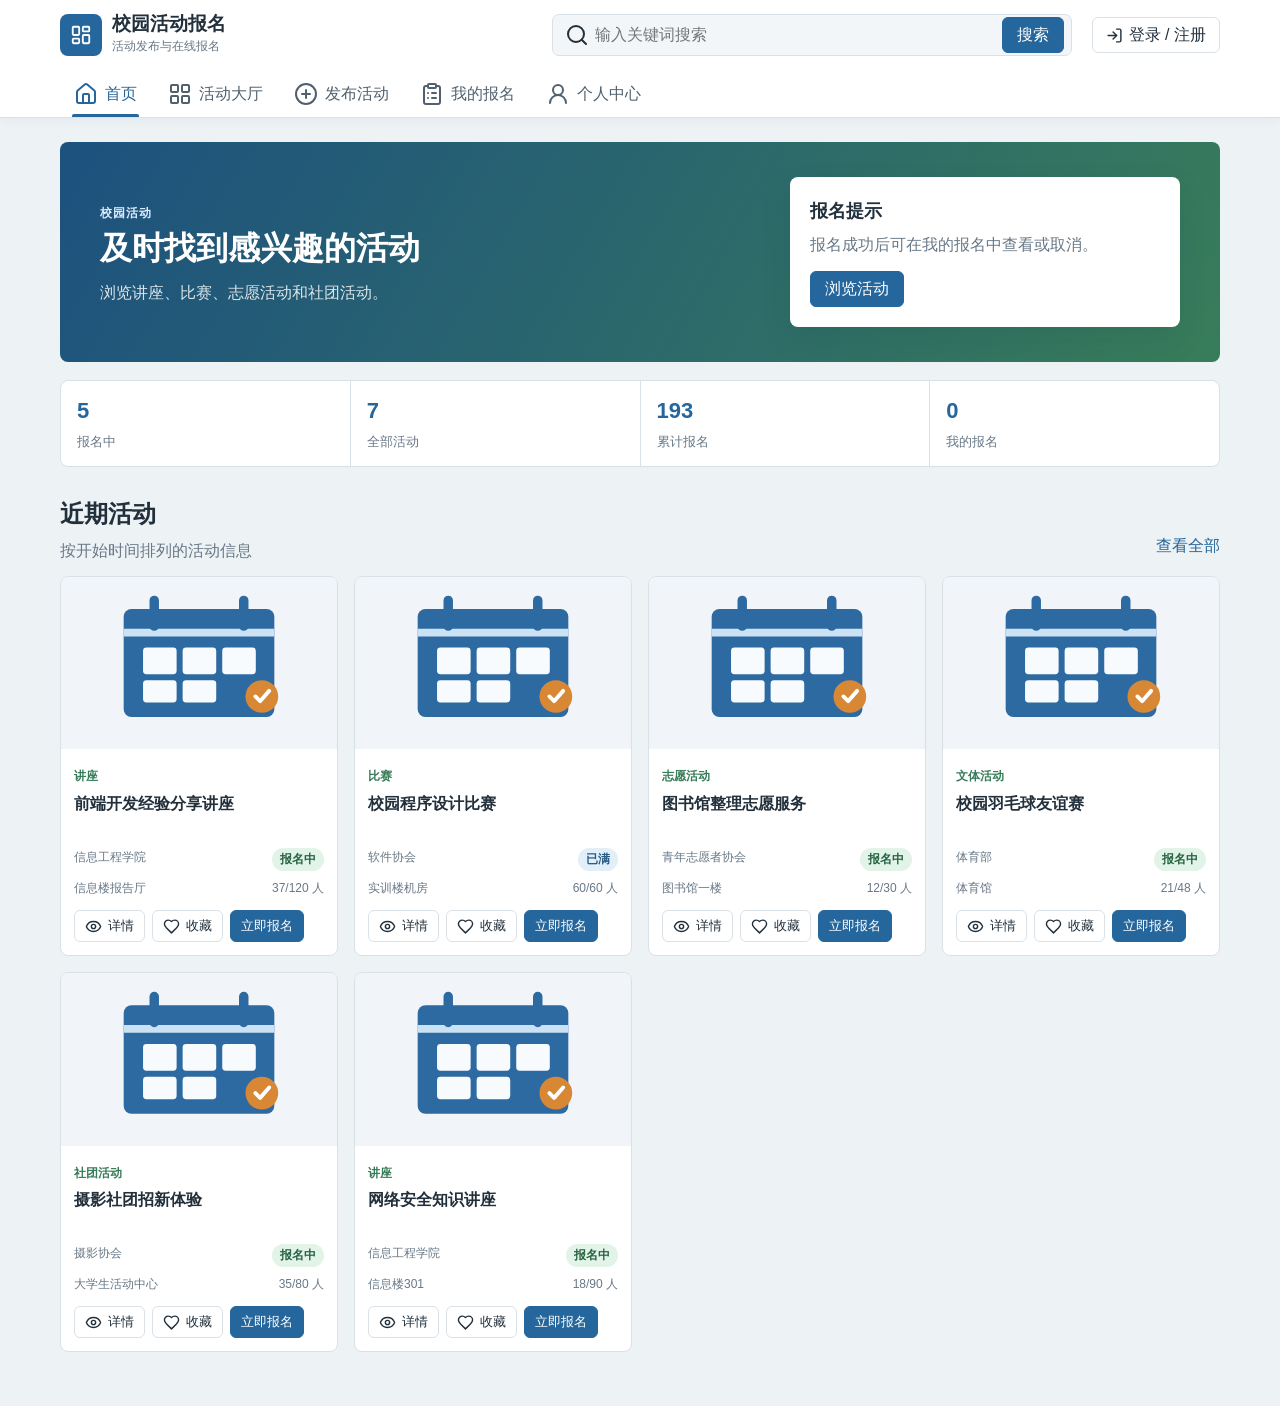
==== activity/index.html @ 001015bd "Deploy three campus project websites" ====
<!doctype html>
<html lang="zh-CN">
  <head>
    <meta charset="UTF-8" />
    <meta name="viewport" content="width=device-width, initial-scale=1.0" />
    <title>校园活动报名网站</title>
    <link rel="icon" href="assets/site.svg" type="image/svg+xml" />
    <link rel="stylesheet" href="../shared/styles.css" />
  </head>
  <body data-site="activity">
    <header class="site-header">
      <div class="topbar">
        <button class="brand" type="button" data-route="home">
          <span class="brand-mark"><i data-lucide="layout-dashboard"></i></span>
          <span>
            <strong id="appName">校园网站</strong>
            <small id="appSubtitle"></small>
          </span>
        </button>
        <form class="global-search" id="globalSearchForm">
          <i data-lucide="search"></i>
          <input id="globalSearchInput" type="search" placeholder="输入关键词搜索" />
          <button type="submit">搜索</button>
        </form>
        <div class="header-actions" id="headerActions"></div>
      </div>
      <nav class="nav-row">
        <button type="button" data-route="home">
          <i data-lucide="house"></i><span data-label="home">首页</span>
        </button>
        <button type="button" data-route="list">
          <i data-lucide="layout-grid"></i><span data-label="list">全部信息</span>
        </button>
        <button type="button" data-route="publish">
          <i data-lucide="circle-plus"></i><span data-label="publish">发布</span>
        </button>
        <button type="button" data-route="workspace">
          <i data-lucide="clipboard-list"></i><span data-label="workspace">我的记录</span>
        </button>
        <button type="button" data-route="admin" data-roles="admin">
          <i data-lucide="settings"></i>后台管理
        </button>
        <button type="button" data-route="profile">
          <i data-lucide="user-round"></i>个人中心
        </button>
      </nav>
    </header>

    <main class="page">
      <section class="view" id="view-home">
        <div class="page-banner">
          <div>
            <span class="eyebrow" id="homeEyebrow"></span>
            <h1 id="homeTitle"></h1>
            <p id="homeDescription"></p>
          </div>
          <div class="banner-panel" id="homeNotice"></div>
        </div>
        <div class="stats-strip" id="homeStats"></div>
        <div class="section-head">
          <div>
            <h2 id="latestTitle">最新记录</h2>
            <p id="latestDescription"></p>
          </div>
          <button type="button" class="text-button" data-route="list">查看全部</button>
        </div>
        <div class="card-grid" id="homeGrid"></div>
      </section>

      <section class="view" id="view-list">
        <div class="page-head">
          <div>
            <h1 id="listTitle"></h1>
            <p id="listDescription"></p>
          </div>
        </div>
        <div class="filter-bar">
          <div class="filter-line">
            <span>分类</span>
            <div class="chip-list" id="categoryFilter"></div>
          </div>
          <div class="filter-line">
            <span>状态</span>
            <div class="chip-list" id="statusFilter"></div>
          </div>
        </div>
        <div class="card-grid" id="listGrid"></div>
      </section>

      <section class="view" id="view-publish">
        <div class="page-head">
          <div>
            <h1 id="publishTitle"></h1>
            <p id="publishDescription"></p>
          </div>
        </div>
        <form class="form-shell" id="itemForm">
          <div class="form-grid" id="itemFields"></div>
          <div class="form-actions">
            <button class="primary-button" type="submit">
              <i data-lucide="send"></i><span id="submitLabel">提交</span>
            </button>
            <button class="secondary-button" type="button" id="resetFormButton">
              <i data-lucide="rotate-ccw"></i>清空
            </button>
          </div>
        </form>
      </section>

      <section class="view" id="view-workspace">
        <div class="page-head">
          <div>
            <h1 id="workspaceTitle"></h1>
            <p id="workspaceDescription"></p>
          </div>
        </div>
        <div class="record-list" id="workspaceContent"></div>
      </section>

      <section class="view" id="view-admin">
        <div class="page-head">
          <div>
            <h1>后台管理</h1>
            <p>查看待审核记录和处理异常信息</p>
          </div>
        </div>
        <div class="stats-strip" id="adminStats"></div>
        <div class="admin-panel">
          <div class="section-head">
            <div>
              <h2>待审核记录</h2>
              <p id="pendingDescription"></p>
            </div>
          </div>
          <div class="record-list" id="pendingList"></div>
        </div>
        <div class="admin-panel" style="margin-top: 18px">
          <div class="section-head">
            <div>
              <h2>全部记录</h2>
            </div>
          </div>
          <div class="table-wrap">
            <table>
              <thead>
                <tr>
                  <th>记录</th>
                  <th>分类</th>
                  <th>发布人</th>
                  <th>状态</th>
                  <th>操作</th>
                </tr>
              </thead>
              <tbody id="adminTable"></tbody>
            </table>
          </div>
        </div>
      </section>

      <section class="view" id="view-profile">
        <div class="page-head">
          <div>
            <h1>个人中心</h1>
            <p>查看当前账号、角色和操作统计</p>
          </div>
        </div>
        <div class="profile-shell" id="profileContent"></div>
      </section>
    </main>

    <dialog id="authDialog" class="modal">
      <div class="modal-card">
        <button class="modal-close" type="button" data-close-dialog="authDialog">
          <i data-lucide="x"></i>
        </button>
        <h2 id="authTitle">登录</h2>
        <p class="demo-note">演示学生：student / 123456；管理员：admin / 123456</p>
        <div class="auth-tabs">
          <button type="button" class="active" data-auth-tab="login">登录</button>
          <button type="button" data-auth-tab="register">注册</button>
        </div>
        <form id="loginForm">
          <div class="field">
            <label for="loginUsername">用户名</label>
            <input id="loginUsername" name="username" required />
          </div>
          <div class="field">
            <label for="loginPassword">密码</label>
            <input id="loginPassword" name="password" type="password" required />
          </div>
          <div class="form-actions">
            <button class="primary-button" type="submit"><i data-lucide="log-in"></i>登录</button>
          </div>
        </form>
        <form id="registerForm" hidden>
          <div class="field">
            <label for="registerName">姓名</label>
            <input id="registerName" name="name" required />
          </div>
          <div class="field">
            <label for="registerUsername">用户名</label>
            <input id="registerUsername" name="username" required />
          </div>
          <div class="field">
            <label for="registerCollege">学院</label>
            <input id="registerCollege" name="college" value="信息工程学院" required />
          </div>
          <div class="field">
            <label for="registerPassword">密码</label>
            <input id="registerPassword" name="password" type="password" minlength="6" required />
          </div>
          <div class="field">
            <label for="registerConfirm">确认密码</label>
            <input id="registerConfirm" name="confirmPassword" type="password" minlength="6" required />
          </div>
          <div class="form-actions">
            <button class="primary-button" type="submit"><i data-lucide="user-plus"></i>注册并登录</button>
          </div>
        </form>
      </div>
    </dialog>

    <dialog id="detailDialog" class="modal">
      <div class="modal-card">
        <button class="modal-close" type="button" data-close-dialog="detailDialog">
          <i data-lucide="x"></i>
        </button>
        <div id="detailContent"></div>
      </div>
    </dialog>

    <dialog id="confirmDialog" class="modal">
      <div class="modal-card">
        <h2 id="confirmTitle">确认操作</h2>
        <p id="confirmMessage"></p>
        <div class="form-actions">
          <button class="secondary-button" type="button" id="confirmCancelButton">取消</button>
          <button class="danger-button" type="button" id="confirmActionButton">确认</button>
        </div>
      </div>
    </dialog>

    <div class="toast" id="toast"></div>
    <script src="../shared/lucide.min.js"></script>
    <script src="../shared/common.js"></script>
    <script src="app.js"></script>
  </body>
</html>
---- shared/styles.css ----
:root {
  --ink: #22303c;
  --muted: #687887;
  --line: #d9e1e7;
  --paper: #ffffff;
  --soft: #f3f6f8;
  --blue: #25669c;
  --blue-dark: #184b76;
  --green: #377c58;
  --orange: #c46a2d;
  --red: #b84949;
  --shadow: 0 12px 32px rgba(27, 43, 57, 0.09);
}

* {
  box-sizing: border-box;
}

body {
  margin: 0;
  color: var(--ink);
  background: #edf2f5;
  font-family: "Microsoft YaHei", "PingFang SC", Arial, sans-serif;
  line-height: 1.6;
}

button,
input,
select,
textarea {
  font: inherit;
}

button {
  color: inherit;
}

button:focus-visible,
input:focus-visible,
select:focus-visible,
textarea:focus-visible {
  outline: 3px solid rgba(37, 102, 156, 0.22);
  outline-offset: 2px;
}

a {
  color: inherit;
  text-decoration: none;
}

.site-header {
  position: sticky;
  top: 0;
  z-index: 20;
  border-bottom: 1px solid var(--line);
  background: rgba(255, 255, 255, 0.98);
  box-shadow: 0 3px 10px rgba(27, 43, 57, 0.04);
}

.topbar,
.nav-row,
.page {
  width: min(1160px, calc(100% - 32px));
  margin: 0 auto;
}

.topbar {
  min-height: 70px;
  display: grid;
  grid-template-columns: minmax(210px, 1fr) minmax(260px, 520px) auto;
  align-items: center;
  gap: 20px;
}

.brand {
  display: inline-flex;
  align-items: center;
  gap: 10px;
  padding: 0;
  border: 0;
  background: transparent;
  cursor: pointer;
  text-align: left;
}

.brand-mark {
  width: 42px;
  height: 42px;
  display: grid;
  place-items: center;
  color: #fff;
  background: var(--blue);
  border-radius: 8px;
}

.brand-mark svg,
.brand-mark i {
  width: 22px;
  height: 22px;
}

.brand strong {
  display: block;
  font-size: 19px;
  line-height: 1.1;
}

.brand small {
  display: block;
  margin-top: 2px;
  color: var(--muted);
  font-size: 12px;
}

.global-search {
  display: grid;
  grid-template-columns: 20px minmax(0, 1fr) auto;
  align-items: center;
  gap: 8px;
  height: 42px;
  padding: 0 7px 0 12px;
  border: 1px solid var(--line);
  background: var(--soft);
  border-radius: 7px;
}

.global-search input {
  min-width: 0;
  border: 0;
  outline: 0;
  background: transparent;
}

.global-search button,
.primary-button {
  min-height: 36px;
  display: inline-flex;
  align-items: center;
  justify-content: center;
  gap: 6px;
  padding: 0 14px;
  color: #fff;
  border: 1px solid var(--blue);
  background: var(--blue);
  border-radius: 6px;
  cursor: pointer;
}

.global-search button:hover,
.primary-button:hover {
  background: var(--blue-dark);
}

.header-actions {
  display: flex;
  justify-content: flex-end;
  gap: 8px;
}

.secondary-button,
.danger-button,
.text-button {
  min-height: 36px;
  display: inline-flex;
  align-items: center;
  justify-content: center;
  gap: 6px;
  padding: 0 13px;
  border-radius: 6px;
  cursor: pointer;
}

.secondary-button {
  color: var(--ink);
  border: 1px solid var(--line);
  background: #fff;
}

.secondary-button:hover {
  border-color: #b7c5d0;
  background: #f7f9fb;
}

.danger-button {
  color: #fff;
  border: 1px solid var(--red);
  background: var(--red);
}

.text-button {
  padding: 0;
  color: var(--blue);
  border: 0;
  background: transparent;
}

.primary-button svg,
.secondary-button svg,
.danger-button svg,
.text-button svg {
  width: 17px;
  height: 17px;
}

.nav-row {
  display: flex;
  gap: 3px;
  overflow-x: auto;
}

.nav-row button {
  position: relative;
  min-height: 47px;
  display: inline-flex;
  align-items: center;
  gap: 7px;
  padding: 0 14px;
  white-space: nowrap;
  color: #50606e;
  border: 0;
  background: transparent;
  cursor: pointer;
}

.nav-row button.active,
.nav-row button:hover {
  color: var(--blue);
}

.nav-row button.active::after {
  content: "";
  position: absolute;
  left: 12px;
  right: 12px;
  bottom: 0;
  height: 3px;
  background: var(--blue);
  border-radius: 2px 2px 0 0;
}

.page {
  padding: 24px 0 54px;
}

.view {
  display: none;
}

.view.active {
  display: block;
}

.page-banner {
  display: grid;
  grid-template-columns: minmax(0, 1fr) minmax(260px, 390px);
  align-items: center;
  gap: 32px;
  min-height: 220px;
  padding: 34px 40px;
  color: #fff;
  background: linear-gradient(120deg, #1d517f, #387d5a);
  border-radius: 8px;
}

.page-banner h1 {
  margin: 0;
  font-size: 32px;
  line-height: 1.3;
}

.page-banner p {
  margin: 10px 0 0;
  color: rgba(255, 255, 255, 0.84);
}

.eyebrow {
  display: inline-block;
  margin-bottom: 5px;
  color: var(--blue);
  font-size: 12px;
  font-weight: 700;
  letter-spacing: 0.08em;
}

.page-banner .eyebrow {
  color: #dcecff;
}

.banner-panel {
  padding: 20px;
  color: var(--ink);
  background: #fff;
  border-radius: 8px;
  box-shadow: var(--shadow);
}

.banner-panel strong {
  display: block;
  margin-bottom: 6px;
  font-size: 18px;
}

.banner-panel p {
  margin: 0 0 14px;
  color: var(--muted);
}

.page-head,
.section-head {
  display: flex;
  align-items: flex-end;
  justify-content: space-between;
  gap: 16px;
}

.page-head {
  margin-bottom: 18px;
  padding: 20px 22px;
  background: #fff;
  border: 1px solid var(--line);
  border-radius: 8px;
}

.section-head {
  margin: 28px 0 12px;
}

.page-head h1,
.section-head h2 {
  margin: 0;
}

.page-head p,
.section-head p {
  margin: 5px 0 0;
  color: var(--muted);
}

.stats-strip {
  display: grid;
  grid-template-columns: repeat(4, minmax(0, 1fr));
  gap: 1px;
  margin: 18px 0 24px;
  overflow: hidden;
  background: var(--line);
  border: 1px solid var(--line);
  border-radius: 8px;
}

.stat {
  min-height: 70px;
  padding: 12px 16px;
  background: #fff;
}

.stat strong {
  display: block;
  color: var(--blue);
  font-size: 22px;
}

.stat span {
  color: var(--muted);
  font-size: 13px;
}

.filter-bar {
  display: grid;
  gap: 10px;
  margin-bottom: 18px;
  padding: 16px 18px;
  background: #fff;
  border: 1px solid var(--line);
  border-radius: 8px;
}

.filter-line {
  display: grid;
  grid-template-columns: 62px minmax(0, 1fr);
  align-items: start;
  gap: 10px;
}

.filter-line > span {
  padding-top: 6px;
  color: var(--muted);
  font-size: 13px;
  font-weight: 700;
}

.chip-list {
  display: flex;
  flex-wrap: wrap;
  gap: 8px;
}

.chip-list button {
  min-height: 34px;
  padding: 0 12px;
  border: 1px solid var(--line);
  background: #fff;
  border-radius: 999px;
  cursor: pointer;
}

.chip-list button.active,
.chip-list button:hover {
  color: var(--blue);
  border-color: #9bbbd7;
  background: #eef5fb;
}

.card-grid {
  display: grid;
  grid-template-columns: repeat(4, minmax(0, 1fr));
  gap: 16px;
}

.data-card {
  min-width: 0;
  overflow: hidden;
  background: #fff;
  border: 1px solid var(--line);
  border-radius: 8px;
}

.data-card-media {
  aspect-ratio: 16 / 10;
  background: #e9eef2;
}

.data-card-media img {
  width: 100%;
  height: 100%;
  display: block;
  object-fit: cover;
}

.data-card-body {
  padding: 13px;
}

.data-card-body h3 {
  display: -webkit-box;
  min-height: 48px;
  margin: 4px 0 8px;
  overflow: hidden;
  font-size: 16px;
  line-height: 1.5;
  -webkit-box-orient: vertical;
  -webkit-line-clamp: 2;
}

.category-label {
  color: var(--green);
  font-size: 12px;
  font-weight: 700;
}

.card-price {
  color: var(--orange);
  font-size: 20px;
  font-weight: 700;
}

.card-meta {
  display: flex;
  justify-content: space-between;
  gap: 8px;
  margin-top: 8px;
  color: var(--muted);
  font-size: 12px;
}

.card-actions {
  display: flex;
  flex-wrap: wrap;
  gap: 7px;
  margin-top: 12px;
}

.card-actions button {
  min-height: 32px;
  padding: 0 10px;
  font-size: 13px;
}

.status {
  display: inline-flex;
  min-height: 23px;
  align-items: center;
  padding: 0 8px;
  border-radius: 999px;
  font-size: 12px;
  font-weight: 700;
}

.status-pending {
  color: #855714;
  background: #fff1cf;
}

.status-active,
.status-open,
.status-completed {
  color: #276342;
  background: #e2f3e8;
}

.status-sold,
.status-closed,
.status-cancelled {
  color: #626c76;
  background: #e9edf1;
}

.status-processing,
.status-assigned,
.status-full {
  color: #285d8a;
  background: #e2eef8;
}

.empty-state {
  grid-column: 1 / -1;
  padding: 38px 20px;
  text-align: center;
  color: var(--muted);
  border: 1px dashed #bdc9d3;
  background: rgba(255, 255, 255, 0.75);
  border-radius: 8px;
}

.empty-state svg {
  width: 30px;
  height: 30px;
  margin-bottom: 8px;
}

.record-list {
  display: grid;
  gap: 10px;
}

.record {
  display: grid;
  grid-template-columns: 88px minmax(0, 1fr) auto;
  align-items: center;
  gap: 14px;
  padding: 12px;
  background: #fff;
  border: 1px solid var(--line);
  border-radius: 8px;
}

.record img {
  width: 88px;
  height: 66px;
  object-fit: cover;
  border-radius: 6px;
}

.record-info {
  min-width: 0;
}

.record-info strong {
  display: block;
  overflow: hidden;
  text-overflow: ellipsis;
  white-space: nowrap;
}

.record-info p {
  margin: 3px 0 0;
  color: var(--muted);
  font-size: 13px;
}

.record-actions {
  display: flex;
  flex-wrap: wrap;
  justify-content: flex-end;
  gap: 7px;
}

.record-actions button {
  min-height: 32px;
  padding: 0 10px;
  font-size: 13px;
}

.form-shell,
.profile-shell,
.admin-panel {
  padding: 20px;
  background: #fff;
  border: 1px solid var(--line);
  border-radius: 8px;
}

.form-grid {
  display: grid;
  grid-template-columns: repeat(2, minmax(0, 1fr));
  gap: 14px 16px;
}

.field {
  display: grid;
  gap: 6px;
}

.field.full {
  grid-column: 1 / -1;
}

.field label {
  font-weight: 700;
}

.field input,
.field select,
.field textarea {
  width: 100%;
  min-height: 42px;
  padding: 8px 10px;
  border: 1px solid #c7d2dc;
  border-radius: 6px;
  background: #fff;
}

.field textarea {
  min-height: 100px;
  resize: vertical;
}

.form-actions {
  display: flex;
  gap: 9px;
  flex-wrap: wrap;
  margin-top: 16px;
}

.table-wrap {
  overflow-x: auto;
}

table {
  width: 100%;
  min-width: 720px;
  border-collapse: collapse;
}

th,
td {
  padding: 10px;
  border-bottom: 1px solid #e7edf1;
  text-align: left;
}

th {
  background: #f4f8fb;
  font-size: 13px;
}

.modal {
  width: min(560px, calc(100% - 24px));
  max-height: calc(100vh - 32px);
  padding: 0;
  border: 0;
  background: transparent;
}

.modal::backdrop {
  background: rgba(16, 27, 38, 0.58);
}

.modal-card {
  position: relative;
  max-height: calc(100vh - 32px);
  padding: 24px;
  overflow-y: auto;
  background: #fff;
  border-radius: 10px;
  box-shadow: 0 24px 70px rgba(16, 27, 38, 0.25);
}

.modal-close {
  position: absolute;
  top: 12px;
  right: 12px;
  width: 34px;
  height: 34px;
  display: grid;
  place-items: center;
  padding: 0;
  border: 0;
  background: transparent;
  border-radius: 50%;
  cursor: pointer;
}

.auth-tabs {
  display: grid;
  grid-template-columns: repeat(2, 1fr);
  margin: 16px 0;
  border-bottom: 1px solid var(--line);
}

.auth-tabs button {
  height: 40px;
  border: 0;
  border-bottom: 3px solid transparent;
  background: transparent;
  cursor: pointer;
}

.auth-tabs button.active {
  color: var(--blue);
  border-color: var(--blue);
  font-weight: 700;
}

.demo-note {
  color: var(--muted);
  font-size: 13px;
}

.toast {
  position: fixed;
  left: 50%;
  bottom: 24px;
  z-index: 100;
  min-width: 210px;
  max-width: calc(100% - 32px);
  padding: 10px 15px;
  color: #fff;
  text-align: center;
  background: #263542;
  border-radius: 6px;
  box-shadow: var(--shadow);
  opacity: 0;
  transform: translate(-50%, 10px);
  pointer-events: none;
  transition: 160ms ease;
}

.toast.show {
  opacity: 1;
  transform: translate(-50%, 0);
}

[hidden] {
  display: none !important;
}

.landing-page {
  width: min(1050px, calc(100% - 30px));
  margin: 0 auto;
  padding: 50px 0;
}

.landing-page h1 {
  margin: 0 0 8px;
  font-size: 34px;
}

.landing-page > p {
  margin: 0 0 28px;
  color: var(--muted);
}

.project-links {
  display: grid;
  grid-template-columns: repeat(3, minmax(0, 1fr));
  gap: 18px;
}

.project-link {
  min-height: 210px;
  padding: 22px;
  background: #fff;
  border: 1px solid var(--line);
  border-radius: 8px;
  box-shadow: 0 8px 22px rgba(27, 43, 57, 0.06);
}

.project-link svg {
  width: 32px;
  height: 32px;
  color: var(--blue);
}

.project-link h2 {
  margin: 16px 0 8px;
}

.project-link p {
  color: var(--muted);
}

@media (max-width: 900px) {
  .topbar {
    grid-template-columns: 1fr auto;
    padding: 11px 0;
  }

  .global-search {
    grid-column: 1 / -1;
    grid-row: 2;
  }

  .page-banner {
    grid-template-columns: 1fr;
    padding: 28px;
  }

  .card-grid {
    grid-template-columns: repeat(2, minmax(0, 1fr));
  }

  .stats-strip {
    grid-template-columns: repeat(2, minmax(0, 1fr));
  }

  .project-links {
    grid-template-columns: 1fr;
  }
}

@media (max-width: 620px) {
  .topbar,
  .nav-row,
  .page {
    width: min(100% - 20px, 1160px);
  }

  .brand small,
  .header-actions .logout-label {
    display: none;
  }

  .page-banner h1 {
    font-size: 27px;
  }

  .card-grid,
  .form-grid {
    grid-template-columns: 1fr;
  }

  .filter-line {
    grid-template-columns: 1fr;
  }

  .page-head,
  .section-head {
    flex-direction: column;
    align-items: flex-start;
  }

  .record {
    grid-template-columns: 72px minmax(0, 1fr);
  }

  .record img {
    width: 72px;
    height: 58px;
  }

  .record-actions {
    grid-column: 1 / -1;
    justify-content: flex-start;
  }
}
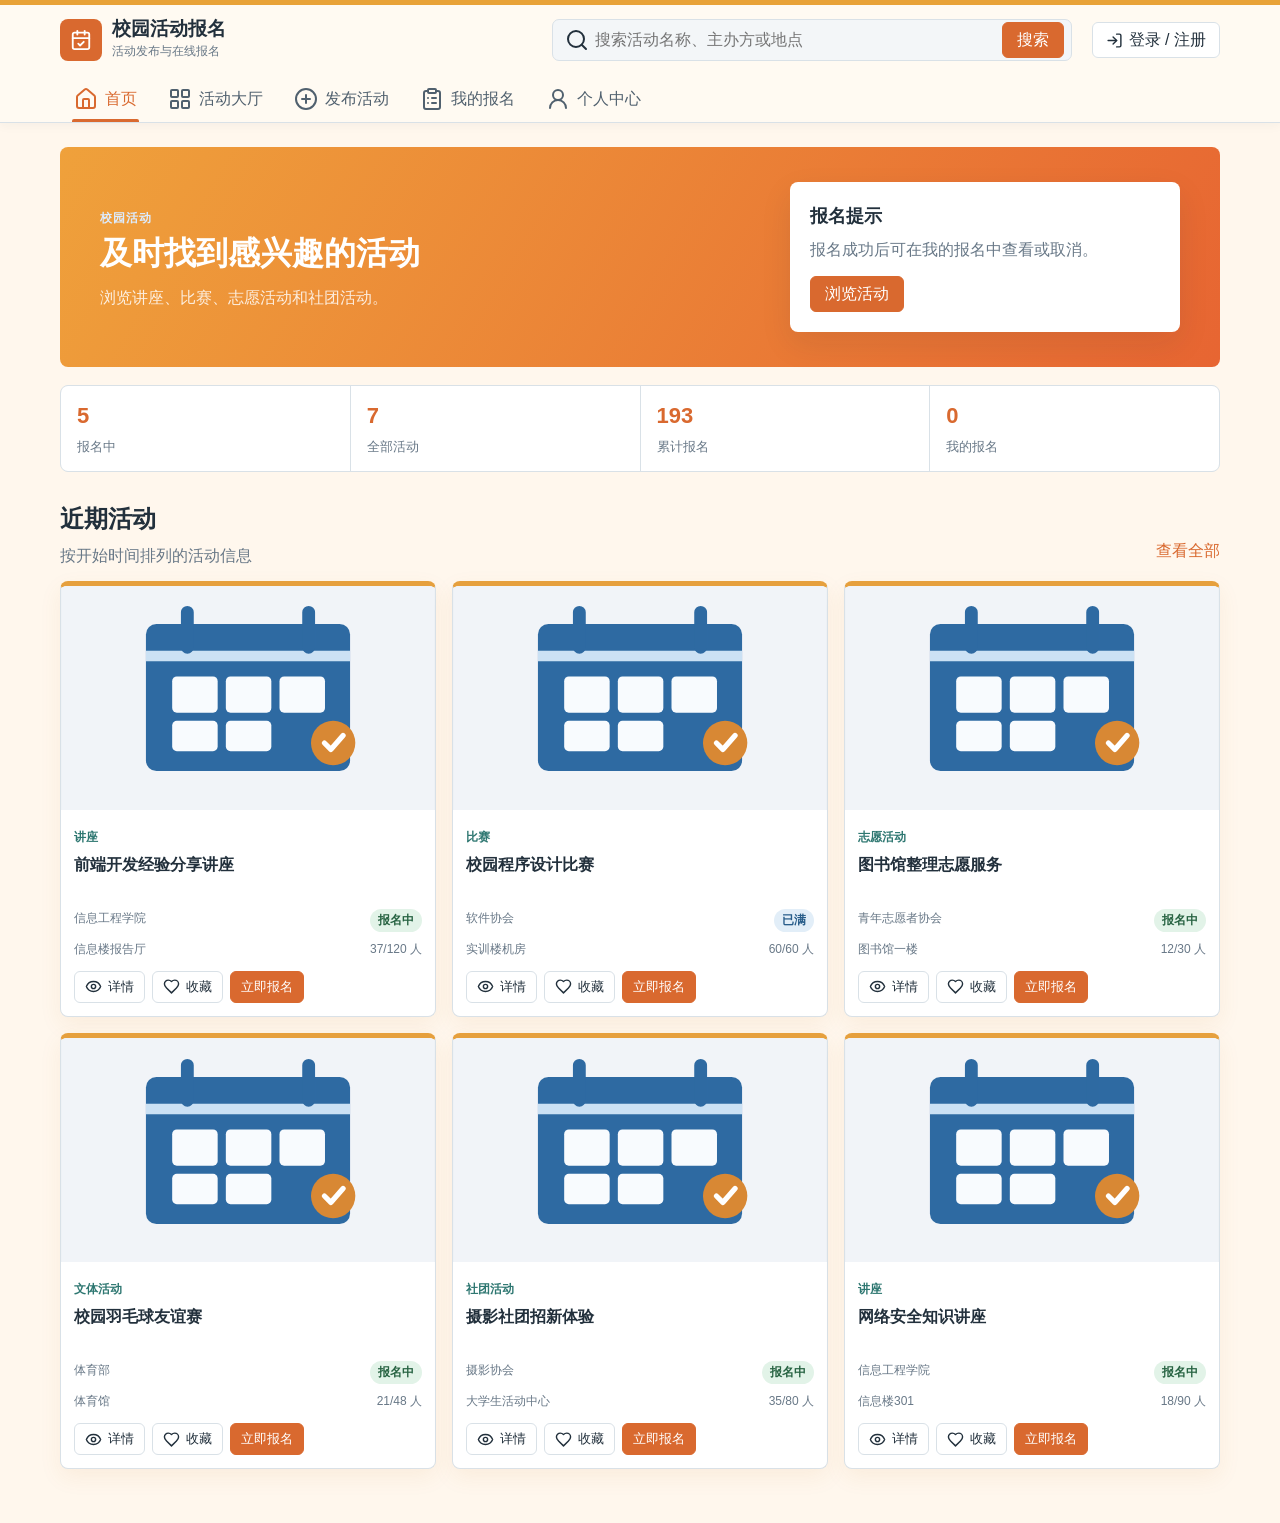
==== commit ede87724: "Rewrite book activity and repair as independent sites" ====
--- a/activity/index.html
+++ b/activity/index.html
@@ -5,7 +5,7 @@
     <meta name="viewport" content="width=device-width, initial-scale=1.0" />
     <title>校园活动报名网站</title>
     <link rel="icon" href="assets/site.svg" type="image/svg+xml" />
-    <link rel="stylesheet" href="../shared/styles.css" />
+    <link rel="stylesheet" href="style.css" />
   </head>
   <body data-site="activity">
     <header class="site-header">
@@ -241,8 +241,7 @@
     </dialog>
 
     <div class="toast" id="toast"></div>
-    <script src="../shared/lucide.min.js"></script>
-    <script src="../shared/common.js"></script>
+    <script src="assets/lucide.min.js"></script>
     <script src="app.js"></script>
   </body>
 </html>
--- a/activity/style.css
+++ b/activity/style.css
@@ -0,0 +1,960 @@
+:root {
+  --ink: #22303c;
+  --muted: #687887;
+  --line: #d9e1e7;
+  --paper: #ffffff;
+  --soft: #f3f6f8;
+  --blue: #25669c;
+  --blue-dark: #184b76;
+  --green: #377c58;
+  --orange: #c46a2d;
+  --red: #b84949;
+  --shadow: 0 12px 32px rgba(27, 43, 57, 0.09);
+}
+
+* {
+  box-sizing: border-box;
+}
+
+body {
+  margin: 0;
+  color: var(--ink);
+  background: #edf2f5;
+  font-family: "Microsoft YaHei", "PingFang SC", Arial, sans-serif;
+  line-height: 1.6;
+}
+
+button,
+input,
+select,
+textarea {
+  font: inherit;
+}
+
+button {
+  color: inherit;
+}
+
+button:focus-visible,
+input:focus-visible,
+select:focus-visible,
+textarea:focus-visible {
+  outline: 3px solid rgba(37, 102, 156, 0.22);
+  outline-offset: 2px;
+}
+
+a {
+  color: inherit;
+  text-decoration: none;
+}
+
+.site-header {
+  position: sticky;
+  top: 0;
+  z-index: 20;
+  border-bottom: 1px solid var(--line);
+  background: rgba(255, 255, 255, 0.98);
+  box-shadow: 0 3px 10px rgba(27, 43, 57, 0.04);
+}
+
+.topbar,
+.nav-row,
+.page {
+  width: min(1160px, calc(100% - 32px));
+  margin: 0 auto;
+}
+
+.topbar {
+  min-height: 70px;
+  display: grid;
+  grid-template-columns: minmax(210px, 1fr) minmax(260px, 520px) auto;
+  align-items: center;
+  gap: 20px;
+}
+
+.brand {
+  display: inline-flex;
+  align-items: center;
+  gap: 10px;
+  padding: 0;
+  border: 0;
+  background: transparent;
+  cursor: pointer;
+  text-align: left;
+}
+
+.brand-mark {
+  width: 42px;
+  height: 42px;
+  display: grid;
+  place-items: center;
+  color: #fff;
+  background: var(--blue);
+  border-radius: 8px;
+}
+
+.brand-mark svg,
+.brand-mark i {
+  width: 22px;
+  height: 22px;
+}
+
+.brand strong {
+  display: block;
+  font-size: 19px;
+  line-height: 1.1;
+}
+
+.brand small {
+  display: block;
+  margin-top: 2px;
+  color: var(--muted);
+  font-size: 12px;
+}
+
+.global-search {
+  display: grid;
+  grid-template-columns: 20px minmax(0, 1fr) auto;
+  align-items: center;
+  gap: 8px;
+  height: 42px;
+  padding: 0 7px 0 12px;
+  border: 1px solid var(--line);
+  background: var(--soft);
+  border-radius: 7px;
+}
+
+.global-search input {
+  min-width: 0;
+  border: 0;
+  outline: 0;
+  background: transparent;
+}
+
+.global-search button,
+.primary-button {
+  min-height: 36px;
+  display: inline-flex;
+  align-items: center;
+  justify-content: center;
+  gap: 6px;
+  padding: 0 14px;
+  color: #fff;
+  border: 1px solid var(--blue);
+  background: var(--blue);
+  border-radius: 6px;
+  cursor: pointer;
+}
+
+.global-search button:hover,
+.primary-button:hover {
+  background: var(--blue-dark);
+}
+
+.header-actions {
+  display: flex;
+  justify-content: flex-end;
+  gap: 8px;
+}
+
+.secondary-button,
+.danger-button,
+.text-button {
+  min-height: 36px;
+  display: inline-flex;
+  align-items: center;
+  justify-content: center;
+  gap: 6px;
+  padding: 0 13px;
+  border-radius: 6px;
+  cursor: pointer;
+}
+
+.secondary-button {
+  color: var(--ink);
+  border: 1px solid var(--line);
+  background: #fff;
+}
+
+.secondary-button:hover {
+  border-color: #b7c5d0;
+  background: #f7f9fb;
+}
+
+.danger-button {
+  color: #fff;
+  border: 1px solid var(--red);
+  background: var(--red);
+}
+
+.text-button {
+  padding: 0;
+  color: var(--blue);
+  border: 0;
+  background: transparent;
+}
+
+.primary-button svg,
+.secondary-button svg,
+.danger-button svg,
+.text-button svg {
+  width: 17px;
+  height: 17px;
+}
+
+.nav-row {
+  display: flex;
+  gap: 3px;
+  overflow-x: auto;
+}
+
+.nav-row button {
+  position: relative;
+  min-height: 47px;
+  display: inline-flex;
+  align-items: center;
+  gap: 7px;
+  padding: 0 14px;
+  white-space: nowrap;
+  color: #50606e;
+  border: 0;
+  background: transparent;
+  cursor: pointer;
+}
+
+.nav-row button.active,
+.nav-row button:hover {
+  color: var(--blue);
+}
+
+.nav-row button.active::after {
+  content: "";
+  position: absolute;
+  left: 12px;
+  right: 12px;
+  bottom: 0;
+  height: 3px;
+  background: var(--blue);
+  border-radius: 2px 2px 0 0;
+}
+
+.page {
+  padding: 24px 0 54px;
+}
+
+.view {
+  display: none;
+}
+
+.view.active {
+  display: block;
+}
+
+.page-banner {
+  display: grid;
+  grid-template-columns: minmax(0, 1fr) minmax(260px, 390px);
+  align-items: center;
+  gap: 32px;
+  min-height: 220px;
+  padding: 34px 40px;
+  color: #fff;
+  background: linear-gradient(120deg, #1d517f, #387d5a);
+  border-radius: 8px;
+}
+
+.page-banner h1 {
+  margin: 0;
+  font-size: 32px;
+  line-height: 1.3;
+}
+
+.page-banner p {
+  margin: 10px 0 0;
+  color: rgba(255, 255, 255, 0.84);
+}
+
+.eyebrow {
+  display: inline-block;
+  margin-bottom: 5px;
+  color: var(--blue);
+  font-size: 12px;
+  font-weight: 700;
+  letter-spacing: 0.08em;
+}
+
+.page-banner .eyebrow {
+  color: #dcecff;
+}
+
+.banner-panel {
+  padding: 20px;
+  color: var(--ink);
+  background: #fff;
+  border-radius: 8px;
+  box-shadow: var(--shadow);
+}
+
+.banner-panel strong {
+  display: block;
+  margin-bottom: 6px;
+  font-size: 18px;
+}
+
+.banner-panel p {
+  margin: 0 0 14px;
+  color: var(--muted);
+}
+
+.page-head,
+.section-head {
+  display: flex;
+  align-items: flex-end;
+  justify-content: space-between;
+  gap: 16px;
+}
+
+.page-head {
+  margin-bottom: 18px;
+  padding: 20px 22px;
+  background: #fff;
+  border: 1px solid var(--line);
+  border-radius: 8px;
+}
+
+.section-head {
+  margin: 28px 0 12px;
+}
+
+.page-head h1,
+.section-head h2 {
+  margin: 0;
+}
+
+.page-head p,
+.section-head p {
+  margin: 5px 0 0;
+  color: var(--muted);
+}
+
+.stats-strip {
+  display: grid;
+  grid-template-columns: repeat(4, minmax(0, 1fr));
+  gap: 1px;
+  margin: 18px 0 24px;
+  overflow: hidden;
+  background: var(--line);
+  border: 1px solid var(--line);
+  border-radius: 8px;
+}
+
+.stat {
+  min-height: 70px;
+  padding: 12px 16px;
+  background: #fff;
+}
+
+.stat strong {
+  display: block;
+  color: var(--blue);
+  font-size: 22px;
+}
+
+.stat span {
+  color: var(--muted);
+  font-size: 13px;
+}
+
+.filter-bar {
+  display: grid;
+  gap: 10px;
+  margin-bottom: 18px;
+  padding: 16px 18px;
+  background: #fff;
+  border: 1px solid var(--line);
+  border-radius: 8px;
+}
+
+.filter-line {
+  display: grid;
+  grid-template-columns: 62px minmax(0, 1fr);
+  align-items: start;
+  gap: 10px;
+}
+
+.filter-line > span {
+  padding-top: 6px;
+  color: var(--muted);
+  font-size: 13px;
+  font-weight: 700;
+}
+
+.chip-list {
+  display: flex;
+  flex-wrap: wrap;
+  gap: 8px;
+}
+
+.chip-list button {
+  min-height: 34px;
+  padding: 0 12px;
+  border: 1px solid var(--line);
+  background: #fff;
+  border-radius: 999px;
+  cursor: pointer;
+}
+
+.chip-list button.active,
+.chip-list button:hover {
+  color: var(--blue);
+  border-color: #9bbbd7;
+  background: #eef5fb;
+}
+
+.card-grid {
+  display: grid;
+  grid-template-columns: repeat(4, minmax(0, 1fr));
+  gap: 16px;
+}
+
+.data-card {
+  min-width: 0;
+  overflow: hidden;
+  background: #fff;
+  border: 1px solid var(--line);
+  border-radius: 8px;
+}
+
+.data-card-media {
+  aspect-ratio: 16 / 10;
+  background: #e9eef2;
+}
+
+.data-card-media img {
+  width: 100%;
+  height: 100%;
+  display: block;
+  object-fit: cover;
+}
+
+.data-card-body {
+  padding: 13px;
+}
+
+.data-card-body h3 {
+  display: -webkit-box;
+  min-height: 48px;
+  margin: 4px 0 8px;
+  overflow: hidden;
+  font-size: 16px;
+  line-height: 1.5;
+  -webkit-box-orient: vertical;
+  -webkit-line-clamp: 2;
+}
+
+.category-label {
+  color: var(--green);
+  font-size: 12px;
+  font-weight: 700;
+}
+
+.card-price {
+  color: var(--orange);
+  font-size: 20px;
+  font-weight: 700;
+}
+
+.card-meta {
+  display: flex;
+  justify-content: space-between;
+  gap: 8px;
+  margin-top: 8px;
+  color: var(--muted);
+  font-size: 12px;
+}
+
+.card-actions {
+  display: flex;
+  flex-wrap: wrap;
+  gap: 7px;
+  margin-top: 12px;
+}
+
+.card-actions button {
+  min-height: 32px;
+  padding: 0 10px;
+  font-size: 13px;
+}
+
+.status {
+  display: inline-flex;
+  min-height: 23px;
+  align-items: center;
+  padding: 0 8px;
+  border-radius: 999px;
+  font-size: 12px;
+  font-weight: 700;
+}
+
+.status-pending {
+  color: #855714;
+  background: #fff1cf;
+}
+
+.status-active,
+.status-open,
+.status-completed {
+  color: #276342;
+  background: #e2f3e8;
+}
+
+.status-sold,
+.status-closed,
+.status-cancelled {
+  color: #626c76;
+  background: #e9edf1;
+}
+
+.status-processing,
+.status-assigned,
+.status-full {
+  color: #285d8a;
+  background: #e2eef8;
+}
+
+.empty-state {
+  grid-column: 1 / -1;
+  padding: 38px 20px;
+  text-align: center;
+  color: var(--muted);
+  border: 1px dashed #bdc9d3;
+  background: rgba(255, 255, 255, 0.75);
+  border-radius: 8px;
+}
+
+.empty-state svg {
+  width: 30px;
+  height: 30px;
+  margin-bottom: 8px;
+}
+
+.record-list {
+  display: grid;
+  gap: 10px;
+}
+
+.record {
+  display: grid;
+  grid-template-columns: 88px minmax(0, 1fr) auto;
+  align-items: center;
+  gap: 14px;
+  padding: 12px;
+  background: #fff;
+  border: 1px solid var(--line);
+  border-radius: 8px;
+}
+
+.record img {
+  width: 88px;
+  height: 66px;
+  object-fit: cover;
+  border-radius: 6px;
+}
+
+.record-info {
+  min-width: 0;
+}
+
+.record-info strong {
+  display: block;
+  overflow: hidden;
+  text-overflow: ellipsis;
+  white-space: nowrap;
+}
+
+.record-info p {
+  margin: 3px 0 0;
+  color: var(--muted);
+  font-size: 13px;
+}
+
+.record-actions {
+  display: flex;
+  flex-wrap: wrap;
+  justify-content: flex-end;
+  gap: 7px;
+}
+
+.record-actions button {
+  min-height: 32px;
+  padding: 0 10px;
+  font-size: 13px;
+}
+
+.form-shell,
+.profile-shell,
+.admin-panel {
+  padding: 20px;
+  background: #fff;
+  border: 1px solid var(--line);
+  border-radius: 8px;
+}
+
+.form-grid {
+  display: grid;
+  grid-template-columns: repeat(2, minmax(0, 1fr));
+  gap: 14px 16px;
+}
+
+.field {
+  display: grid;
+  gap: 6px;
+}
+
+.field.full {
+  grid-column: 1 / -1;
+}
+
+.field label {
+  font-weight: 700;
+}
+
+.field input,
+.field select,
+.field textarea {
+  width: 100%;
+  min-height: 42px;
+  padding: 8px 10px;
+  border: 1px solid #c7d2dc;
+  border-radius: 6px;
+  background: #fff;
+}
+
+.field textarea {
+  min-height: 100px;
+  resize: vertical;
+}
+
+.form-actions {
+  display: flex;
+  gap: 9px;
+  flex-wrap: wrap;
+  margin-top: 16px;
+}
+
+.table-wrap {
+  overflow-x: auto;
+}
+
+table {
+  width: 100%;
+  min-width: 720px;
+  border-collapse: collapse;
+}
+
+th,
+td {
+  padding: 10px;
+  border-bottom: 1px solid #e7edf1;
+  text-align: left;
+}
+
+th {
+  background: #f4f8fb;
+  font-size: 13px;
+}
+
+.modal {
+  width: min(560px, calc(100% - 24px));
+  max-height: calc(100vh - 32px);
+  padding: 0;
+  border: 0;
+  background: transparent;
+}
+
+.modal::backdrop {
+  background: rgba(16, 27, 38, 0.58);
+}
+
+.modal-card {
+  position: relative;
+  max-height: calc(100vh - 32px);
+  padding: 24px;
+  overflow-y: auto;
+  background: #fff;
+  border-radius: 10px;
+  box-shadow: 0 24px 70px rgba(16, 27, 38, 0.25);
+}
+
+.modal-close {
+  position: absolute;
+  top: 12px;
+  right: 12px;
+  width: 34px;
+  height: 34px;
+  display: grid;
+  place-items: center;
+  padding: 0;
+  border: 0;
+  background: transparent;
+  border-radius: 50%;
+  cursor: pointer;
+}
+
+.auth-tabs {
+  display: grid;
+  grid-template-columns: repeat(2, 1fr);
+  margin: 16px 0;
+  border-bottom: 1px solid var(--line);
+}
+
+.auth-tabs button {
+  height: 40px;
+  border: 0;
+  border-bottom: 3px solid transparent;
+  background: transparent;
+  cursor: pointer;
+}
+
+.auth-tabs button.active {
+  color: var(--blue);
+  border-color: var(--blue);
+  font-weight: 700;
+}
+
+.demo-note {
+  color: var(--muted);
+  font-size: 13px;
+}
+
+.toast {
+  position: fixed;
+  left: 50%;
+  bottom: 24px;
+  z-index: 100;
+  min-width: 210px;
+  max-width: calc(100% - 32px);
+  padding: 10px 15px;
+  color: #fff;
+  text-align: center;
+  background: #263542;
+  border-radius: 6px;
+  box-shadow: var(--shadow);
+  opacity: 0;
+  transform: translate(-50%, 10px);
+  pointer-events: none;
+  transition: 160ms ease;
+}
+
+.toast.show {
+  opacity: 1;
+  transform: translate(-50%, 0);
+}
+
+[hidden] {
+  display: none !important;
+}
+
+.landing-page {
+  width: min(1050px, calc(100% - 30px));
+  margin: 0 auto;
+  padding: 50px 0;
+}
+
+.landing-page h1 {
+  margin: 0 0 8px;
+  font-size: 34px;
+}
+
+.landing-page > p {
+  margin: 0 0 28px;
+  color: var(--muted);
+}
+
+.project-links {
+  display: grid;
+  grid-template-columns: repeat(3, minmax(0, 1fr));
+  gap: 18px;
+}
+
+.project-link {
+  min-height: 210px;
+  padding: 22px;
+  background: #fff;
+  border: 1px solid var(--line);
+  border-radius: 8px;
+  box-shadow: 0 8px 22px rgba(27, 43, 57, 0.06);
+}
+
+.project-link svg {
+  width: 32px;
+  height: 32px;
+  color: var(--blue);
+}
+
+.project-link h2 {
+  margin: 16px 0 8px;
+}
+
+.project-link p {
+  color: var(--muted);
+}
+
+@media (max-width: 900px) {
+  .topbar {
+    grid-template-columns: 1fr auto;
+    padding: 11px 0;
+  }
+
+  .global-search {
+    grid-column: 1 / -1;
+    grid-row: 2;
+  }
+
+  .page-banner {
+    grid-template-columns: 1fr;
+    padding: 28px;
+  }
+
+  .card-grid {
+    grid-template-columns: repeat(2, minmax(0, 1fr));
+  }
+
+  .stats-strip {
+    grid-template-columns: repeat(2, minmax(0, 1fr));
+  }
+
+  .project-links {
+    grid-template-columns: 1fr;
+  }
+}
+
+@media (max-width: 620px) {
+  .topbar,
+  .nav-row,
+  .page {
+    width: min(100% - 20px, 1160px);
+  }
+
+  .brand small,
+  .header-actions .logout-label {
+    display: none;
+  }
+
+  .page-banner h1 {
+    font-size: 27px;
+  }
+
+  .card-grid,
+  .form-grid {
+    grid-template-columns: 1fr;
+  }
+
+  .filter-line {
+    grid-template-columns: 1fr;
+  }
+
+  .page-head,
+  .section-head {
+    flex-direction: column;
+    align-items: flex-start;
+  }
+
+  .record {
+    grid-template-columns: 72px minmax(0, 1fr);
+  }
+
+  .record img {
+    width: 72px;
+    height: 58px;
+  }
+
+  .record-actions {
+    grid-column: 1 / -1;
+    justify-content: flex-start;
+  }
+}
+
+body[data-site="activity"] {
+  --blue: #d9692f;
+  --blue-dark: #b95224;
+  --green: #2e7771;
+  --orange: #dc8d24;
+  background: #fff7ed;
+  font-family: "Microsoft YaHei", "PingFang SC", sans-serif;
+}
+
+body[data-site="activity"] .site-header {
+  border-top: 5px solid #e8a238;
+  background: #fffaf2;
+}
+
+body[data-site="activity"] .nav-row button.active::after {
+  background: #d9692f;
+}
+
+body[data-site="activity"] .page-banner {
+  background: linear-gradient(120deg, #efa13b, #e76532);
+}
+
+body[data-site="activity"] .card-grid {
+  grid-template-columns: repeat(3, minmax(0, 1fr));
+}
+
+body[data-site="activity"] .data-card {
+  border-top: 5px solid #e6a03d;
+  box-shadow: 0 8px 22px rgba(191, 112, 35, 0.08);
+}
+
+body[data-site="activity"] .data-card-media {
+  aspect-ratio: 5 / 3;
+}
+
+.project-link.book-link {
+  border-top: 5px solid #327657;
+}
+
+.project-link.activity-link {
+  border-top: 5px solid #e8a238;
+  background: #fffaf2;
+}
+
+.project-link.repair-link {
+  color: #eef5fa;
+  border-top: 5px solid #d46a2c;
+  background: #1f3446;
+}
+
+.project-link.repair-link p {
+  color: #bcd0dd;
+}
+
+.project-link.repair-link svg {
+  color: #f0a070;
+}
+
+@media (max-width: 900px) {
+  body[data-site="book"] .card-grid,
+  body[data-site="activity"] .card-grid,
+  body[data-site="repair"] .card-grid {
+    grid-template-columns: repeat(2, minmax(0, 1fr));
+  }
+}
+
+@media (max-width: 620px) {
+  body[data-site="book"] .data-card,
+  body[data-site="repair"] .data-card {
+    display: block;
+  }
+
+  body[data-site="book"] .data-card-media,
+  body[data-site="repair"] .data-card-media {
+    min-height: 0;
+    aspect-ratio: 16 / 10;
+  }
+
+  body[data-site="book"] .card-grid,
+  body[data-site="activity"] .card-grid,
+  body[data-site="repair"] .card-grid {
+    grid-template-columns: 1fr;
+  }
+}
